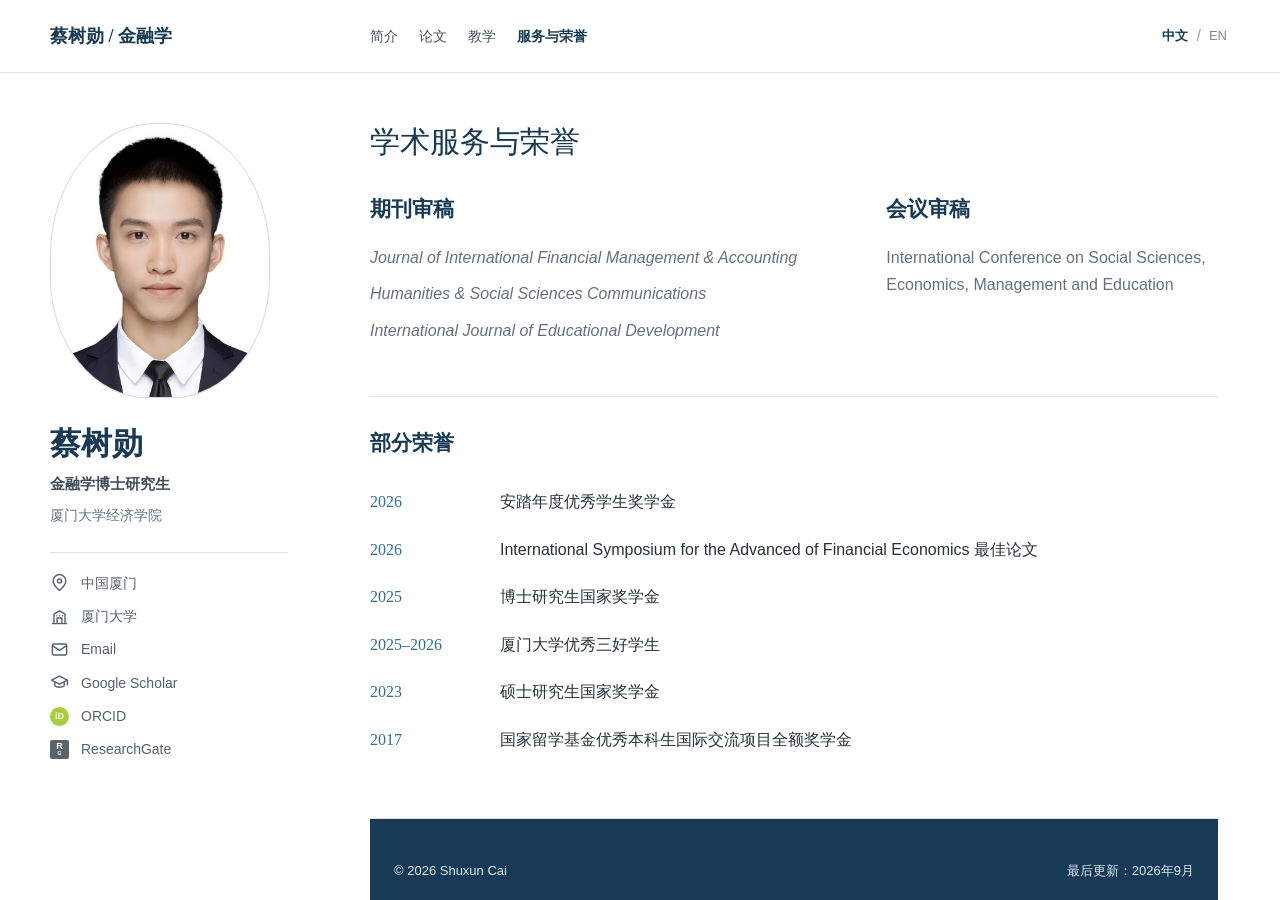
==== service.html @ 5aa12280 "Upload personal academic website" ====
<!doctype html>
<html lang="zh-CN">
  <head>
    <meta charset="utf-8" />
    <meta name="viewport" content="width=device-width, initial-scale=1" />
    <meta name="description" content="蔡树勋（Shuxun Cai）的学术服务与部分荣誉。" />
    <title>蔡树勋 | 学术服务与荣誉</title>
    <link rel="icon" href="favicon.svg" type="image/svg+xml" />
    <link rel="stylesheet" href="styles.css" />
    <script src="script.js" defer></script>
  </head>
  <body data-page="service" data-title-zh="蔡树勋 | 学术服务与荣誉" data-title-en="Shuxun Cai | Academic Service & Honors">
    <a class="skip-link" href="#main">跳转到正文</a>
    <div id="site-header-root"></div>
    <main id="main" class="profile-layout section-shell">
      <aside id="sidebar-root" class="profile-sidebar" aria-label="个人信息"></aside>
      <div class="profile-content">
        <section class="content-section" aria-label="学术服务与荣誉">
          <div class="page-heading">
            <h2><span data-lang="zh">学术服务与荣誉</span><span data-lang="en" hidden>Academic Service &amp; Honors</span></h2>
          </div>
          <div class="section-body">
            <div class="two-column-details" data-lang="zh">
              <div><h3>期刊审稿</h3><p><em>Journal of International Financial Management &amp; Accounting</em></p><p><em>Humanities &amp; Social Sciences Communications</em></p><p><em>International Journal of Educational Development</em></p></div>
              <div><h3>会议审稿</h3><p>International Conference on Social Sciences, Economics, Management and Education</p></div>
            </div>
            <div class="two-column-details" data-lang="en" hidden>
              <div><h3>Journal Referee</h3><p><em>Journal of International Financial Management &amp; Accounting</em></p><p><em>Humanities &amp; Social Sciences Communications</em></p><p><em>International Journal of Educational Development</em></p></div>
              <div><h3>Conference Referee</h3><p>International Conference on Social Sciences, Economics, Management and Education</p></div>
            </div>
            <div class="subsection honors">
              <h3><span data-lang="zh">部分荣誉</span><span data-lang="en" hidden>Selected Honors</span></h3>
              <ul class="compact-list" data-lang="zh">
                <li><span>2026</span>安踏年度优秀学生奖学金</li>
                <li><span>2026</span>International Symposium for the Advanced of Financial Economics 最佳论文</li>
                <li><span>2025</span>博士研究生国家奖学金</li>
                <li><span>2025–2026</span>厦门大学优秀三好学生</li>
                <li><span>2023</span>硕士研究生国家奖学金</li>
                <li><span>2017</span>国家留学基金优秀本科生国际交流项目全额奖学金</li>
              </ul>
              <ul class="compact-list" data-lang="en" hidden>
                <li><span>2026</span>ANTA Outstanding Student Scholarship</li>
                <li><span>2026</span>Best Paper, International Symposium for the Advanced of Financial Economics</li>
                <li><span>2025</span>National Scholarship for Doctoral Students</li>
                <li><span>2025–2026</span>Outstanding Student, Xiamen University</li>
                <li><span>2023</span>National Scholarship for Master’s Students</li>
                <li><span>2017</span>Full Scholarship, CSC International Exchange Program for Outstanding Undergraduates</li>
              </ul>
            </div>
          </div>
        </section>
        <footer class="site-footer"><div class="footer-inner"><p>© <span data-current-year>2026</span> Shuxun Cai</p><p><span data-lang="zh">最后更新：2026年9月</span><span data-lang="en" hidden>Last updated: September 2026</span></p></div></footer>
      </div>
    </main>
  </body>
</html>
---- styles.css ----
:root {
  --ink: #25313d;
  --muted: #637181;
  --navy: #173b57;
  --blue: #2e6f9e;
  --pale: #eef4f7;
  --line: #dce4e9;
  --paper: #ffffff;
  --max-width: 1180px;
  --serif: Georgia, "Times New Roman", "Noto Serif SC", "Songti SC", serif;
  --sans: Inter, -apple-system, BlinkMacSystemFont, "Segoe UI", "Noto Sans SC", "Microsoft YaHei", sans-serif;
}

* { box-sizing: border-box; }
html, body { height: 100%; }
html { scroll-behavior: smooth; }
body { margin: 0; overflow: hidden; display: flex; flex-direction: column; color: var(--ink); background: var(--paper); font-family: var(--sans); font-size: 16px; line-height: 1.72; }
a { color: var(--blue); text-decoration-thickness: 1px; text-underline-offset: 3px; }
a:hover { color: var(--navy); }
button, a { -webkit-tap-highlight-color: transparent; }
button:focus-visible, a:focus-visible { outline: 3px solid #8bc2e6; outline-offset: 3px; }
[hidden] { display: none !important; }

.skip-link { position: fixed; top: 8px; left: 8px; z-index: 100; transform: translateY(-150%); padding: 8px 12px; background: var(--navy); color: white; }
.skip-link:focus { transform: none; }
.section-shell { width: min(calc(100% - 48px), var(--max-width)); margin-inline: auto; }

.site-header { position: relative; z-index: 20; flex: 0 0 auto; border-bottom: 1px solid rgba(220,228,233,.9); background: rgba(255,255,255,.95); backdrop-filter: blur(12px); }
.nav-shell { width: min(calc(100% - 48px), var(--max-width)); min-height: 72px; margin-inline: auto; display: grid; grid-template-columns: 250px minmax(0,1fr) auto; column-gap: 70px; align-items: center; }
.brand { color: var(--navy); font-family: var(--serif); font-size: 18px; font-weight: 700; text-decoration: none; white-space: nowrap; }
.site-nav { display: flex; align-items: center; gap: 21px; }
.site-nav a { color: #445261; font-size: 14px; text-decoration: none; white-space: nowrap; }
.site-nav a:hover { color: var(--blue); }
.site-nav a[aria-current="page"] { color: var(--navy); font-weight: 700; }
.language-switch { display: flex; align-items: center; gap: 5px; color: #9aa7b2; }
.language-switch button { border: 0; padding: 5px 3px; background: transparent; color: #7a8997; font: inherit; font-size: 13px; cursor: pointer; }
.language-switch button.is-active { color: var(--navy); font-weight: 700; }
.menu-toggle { display: none; }

.profile-layout { flex: 1 1 auto; min-height: 0; display: grid; grid-template-columns: 250px minmax(0,1fr); gap: 70px; padding-block: 0; }
.profile-sidebar, .profile-content { height: 100%; min-height: 0; overflow-y: auto; overscroll-behavior: contain; scrollbar-width: thin; scrollbar-color: #bcc8d0 transparent; }
.profile-sidebar { min-width: 0; padding: 50px 12px 54px 0; scrollbar-width: none; -ms-overflow-style: none; }
.profile-sidebar::-webkit-scrollbar { display: none; }
.portrait-placeholder { width: 220px; aspect-ratio: 4/5; display: flex; flex-direction: column; align-items: center; justify-content: center; gap: 10px; border: 1px solid #ccd8df; border-radius: 48% 48% 44% 44%; background: linear-gradient(145deg,#f5f8f9,#e8eff3); color: #718292; font-size: 13px; letter-spacing: .06em; text-align: center; overflow: hidden; }
.profile-photo { display: block; width: 100%; height: 100%; object-fit: cover; object-position: center top; }
.profile-summary { margin-top: 27px; }
.profile-summary h1 { margin: 0; color: var(--navy); font-family: var(--serif); font-size: 31px; font-weight: 600; line-height: 1.2; }
.profile-title { margin: 9px 0 0; color: #3f4e5c; font-size: 15px; font-weight: 650; }
.profile-affiliation { margin: 8px 0 0; color: var(--muted); font-size: 14px; line-height: 1.55; }
.profile-links { margin-top: 25px; padding-top: 20px; border-top: 1px solid var(--line); display: grid; gap: 13px; }
.profile-links a, .profile-link-item { display: flex; align-items: center; gap: 12px; min-width: 0; color: #536270; font-size: 14px; line-height: 1.45; text-decoration: none; }
.profile-links a:hover { color: var(--blue); }
.profile-icon { width: 19px; height: 19px; flex: 0 0 19px; fill: none; stroke: currentColor; stroke-width: 1.8; stroke-linecap: round; stroke-linejoin: round; }
.orcid-icon { display: grid; place-items: center; border-radius: 50%; background: #a6ce39; color: white; font-family: Arial, sans-serif; font-size: 9px; font-weight: 700; line-height: 1; }
.icon-badge { display: grid; place-items: center; color: #fff; font-family: Arial, sans-serif; font-weight: 700; line-height: 1; }
.researchgate-icon { border-radius: 2px; background: #59636b; font-size: 9px; }
.researchgate-icon sup { margin-top: -5px; font-size: 5px; }
.github-icon { fill: currentColor; stroke: none; }
.linkedin-icon { border-radius: 2px; background: #0a66c2; font-size: 10px; }
.is-pending { cursor: default; }

.profile-content { min-width: 0; padding: 50px 12px 0 0; }
.content-section { min-height: calc(100% - 104px); padding: 0 0 55px; margin: 0; border-bottom: 1px solid var(--line); }
.page-heading { margin-bottom: 30px; }
.page-heading h2 { margin: 0; color: var(--navy); font-family: var(--serif); font-size: 30px; font-weight: 500; line-height: 1.25; }
.section-heading { display: flex; align-items: baseline; gap: 14px; margin-bottom: 27px; }
.section-index { margin: 0; color: var(--blue); font-family: var(--serif); font-size: 13px; }
.section-heading h2 { margin: 0; color: var(--navy); font-family: var(--serif); font-size: 32px; font-weight: 500; line-height: 1.25; }
.section-body { min-width: 0; }
.prose p { max-width: 790px; margin: 0 0 18px; color: #354554; font-family: var(--serif); font-size: 20px; line-height: 1.68; }
.prose p:last-child { margin-bottom: 0; }
.welcome-line { font-weight: 700; }
.about-contact { margin-top: 27px !important; }
.contact-line { color: #354554; }

.research-grid { list-style: none; margin: 0; padding: 0; display: grid; grid-template-columns: repeat(2,minmax(0,1fr)); gap: 1px; background: var(--line); border: 1px solid var(--line); }
.research-grid li { min-height: 132px; padding: 23px 24px; background: var(--paper); }
.research-grid strong { display: block; margin-bottom: 7px; color: var(--navy); font-family: var(--serif); font-size: 18px; }
.research-grid span { color: var(--muted); font-size: 15px; }
.subsection { margin-top: 43px; }
.subsection:first-child { margin-top: 0; }
.subsection h3, .two-column-details h3 { margin: 0 0 17px; color: var(--navy); font-family: var(--serif); font-size: 21px; font-weight: 600; }
.wip-block { padding-top: 23px; border-top: 1px solid var(--line); }
.wip-block p { margin: 0; color: var(--muted); font-style: italic; }

.publication-list { margin: 0; padding-left: 28px; }
.publication-list > li { padding: 0 0 31px 7px; }
.publication-list > li:last-child { padding-bottom: 0; }
.publication-list > li::marker { color: #4d5358; font-size: 17px; }
.publication-entry { min-width: 0; }
.publication-title { margin: 0; color: #4d5358; font-size: 18px; line-height: 1.55; }
.publication-title a { color: #41484e; text-decoration: underline; text-decoration-thickness: 1px; text-underline-offset: 3px; }
.publication-title strong { font-weight: 700; }
.publication-meta { margin: 12px 0 0; color: #4d5358; font-size: 17px; line-height: 1.55; }
.publication-meta em { font-weight: 700; }
.publication-meta a { white-space: nowrap; }
.publication-detail { margin-top: 8px; color: #4d5358; }
.publication-detail summary { width: fit-content; cursor: pointer; font-size: 17px; line-height: 1.5; }
.publication-detail summary:hover { color: var(--blue); }
.publication-detail p { margin: 10px 0 0; padding: 13px 16px; border-left: 3px solid #cfdae1; background: #f7f9fa; color: #475560; font-size: 15px; line-height: 1.72; }

.teaching-context { margin: 0 0 24px; color: #4c5965; font-size: 17px; }
.teaching-index { margin-right: 16px; color: var(--blue); font-family: var(--serif); font-size: 13px; }
.teaching-list { margin: 0; padding-left: 24px; }
.teaching-list li { margin: 0 0 12px; padding-left: 5px; }
.teaching-list li:last-child { margin-bottom: 0; }
.teaching-list strong { color: var(--navy); font-weight: 600; }

.two-column-details { display: grid; grid-template-columns: 1.4fr 1fr; gap: 52px; }
.two-column-details p { margin: 0 0 9px; color: var(--muted); }
.honors { padding-top: 28px; border-top: 1px solid var(--line); }
.compact-list { list-style: none; margin: 0; padding: 0; }
.compact-list li { display: grid; grid-template-columns: 112px minmax(0,1fr); gap: 18px; padding: 10px 0; }
.compact-list span { color: var(--blue); font-family: var(--serif); }

.site-footer { margin-top: 0; background: var(--navy); color: #dfe8ee; }
.footer-inner { min-height: 104px; padding-inline: 24px; display: flex; justify-content: space-between; align-items: center; gap: 30px; }
.footer-inner p { margin: 0; font-size: 13px; }

@media (max-width: 1010px) {
  .nav-shell { grid-template-columns: 220px minmax(0,1fr) auto; column-gap: 44px; }
  .site-nav { gap: 15px; }
  .profile-layout { grid-template-columns: 220px minmax(0,1fr); gap: 44px; }
  .portrait-placeholder { width: 205px; }
}

@media (max-width: 860px) {
  html, body { height: auto; }
  body { overflow: auto; display: block; }
  .nav-shell { display: flex; flex-wrap: wrap; gap: 12px; padding-block: 15px; }
  .menu-toggle { margin-left: auto; display: inline-flex; border: 1px solid var(--line); padding: 7px 10px; background: white; color: var(--navy); font: inherit; font-size: 14px; cursor: pointer; }
  .language-switch { margin-left: 4px; }
  .site-nav { order: 4; width: 100%; display: none; margin: 4px 0 0; padding: 12px 0 3px; border-top: 1px solid var(--line); flex-wrap: wrap; gap: 9px 22px; }
  .site-nav.is-open { display: flex; }
  .profile-layout { grid-template-columns: 1fr; gap: 48px; min-height: 0; padding-top: 42px; }
  .profile-sidebar { display: grid; grid-template-columns: 175px minmax(0,1fr); column-gap: 32px; height: auto; overflow: visible; align-items: center; padding: 0 0 42px; border-bottom: 1px solid var(--line); }
  .portrait-placeholder { grid-row: 1 / span 2; width: 175px; }
  .profile-summary { margin-top: 0; align-self: end; }
  .profile-links { align-self: start; margin-top: 20px; grid-template-columns: repeat(3,minmax(0,1fr)); gap: 12px 18px; }
  .profile-links a, .profile-link-item { align-items: flex-start; }
  .profile-content { height: auto; overflow: visible; padding: 0; }
  .content-section { min-height: 0; }
}

@media (max-width: 650px) {
  html { scroll-padding-top: 84px; }
  .section-shell, .nav-shell { width: min(calc(100% - 32px), var(--max-width)); }
  .brand { font-size: 16px; }
  .profile-sidebar { grid-template-columns: 140px minmax(0,1fr); column-gap: 22px; }
  .portrait-placeholder { width: 140px; }
  .profile-summary h1 { font-size: 27px; }
  .profile-links { grid-column: 1 / -1; }
  .page-heading h2 { font-size: 27px; }
  .section-heading h2 { font-size: 28px; }
  .research-grid { grid-template-columns: 1fr; }
  .research-grid li { min-height: 0; }
  .two-column-details { grid-template-columns: 1fr; gap: 26px; }
  .compact-list li { grid-template-columns: 92px minmax(0,1fr); }
  .footer-inner { padding-block: 26px; flex-direction: column; justify-content: center; gap: 5px; text-align: center; }
}

@media (max-width: 460px) {
  .profile-sidebar { display: flex; flex-direction: column; align-items: center; text-align: center; }
  .portrait-placeholder { width: 165px; }
  .profile-summary { margin-top: 22px; }
  .profile-links { width: 100%; text-align: left; grid-template-columns: 1fr; }
  .profile-links a, .profile-link-item { justify-content: flex-start; }
}

@media (prefers-reduced-motion: reduce) { html { scroll-behavior: auto; } }
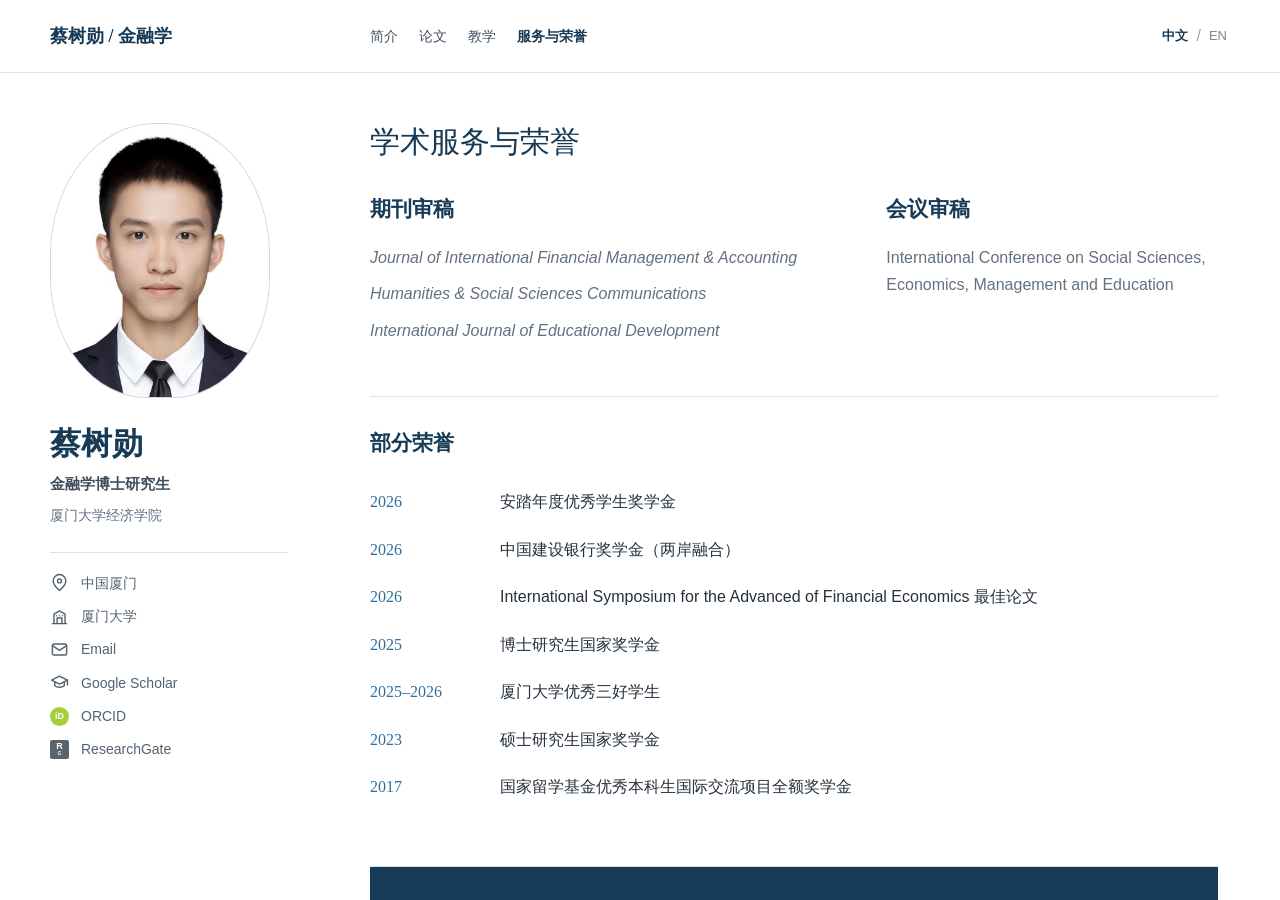
==== commit 604ec83e: "Update About, honors, and CV links" ====
--- a/service.html
+++ b/service.html
@@ -32,6 +32,7 @@
               <h3><span data-lang="zh">部分荣誉</span><span data-lang="en" hidden>Selected Honors</span></h3>
               <ul class="compact-list" data-lang="zh">
                 <li><span>2026</span>安踏年度优秀学生奖学金</li>
+                <li><span>2026</span>中国建设银行奖学金（两岸融合）</li>
                 <li><span>2026</span>International Symposium for the Advanced of Financial Economics 最佳论文</li>
                 <li><span>2025</span>博士研究生国家奖学金</li>
                 <li><span>2025–2026</span>厦门大学优秀三好学生</li>
@@ -40,6 +41,7 @@
               </ul>
               <ul class="compact-list" data-lang="en" hidden>
                 <li><span>2026</span>ANTA Outstanding Student Scholarship</li>
+                <li><span>2026</span>China Construction Bank Scholarship (Cross-Strait Integration)</li>
                 <li><span>2026</span>Best Paper, International Symposium for the Advanced of Financial Economics</li>
                 <li><span>2025</span>National Scholarship for Doctoral Students</li>
                 <li><span>2025–2026</span>Outstanding Student, Xiamen University</li>
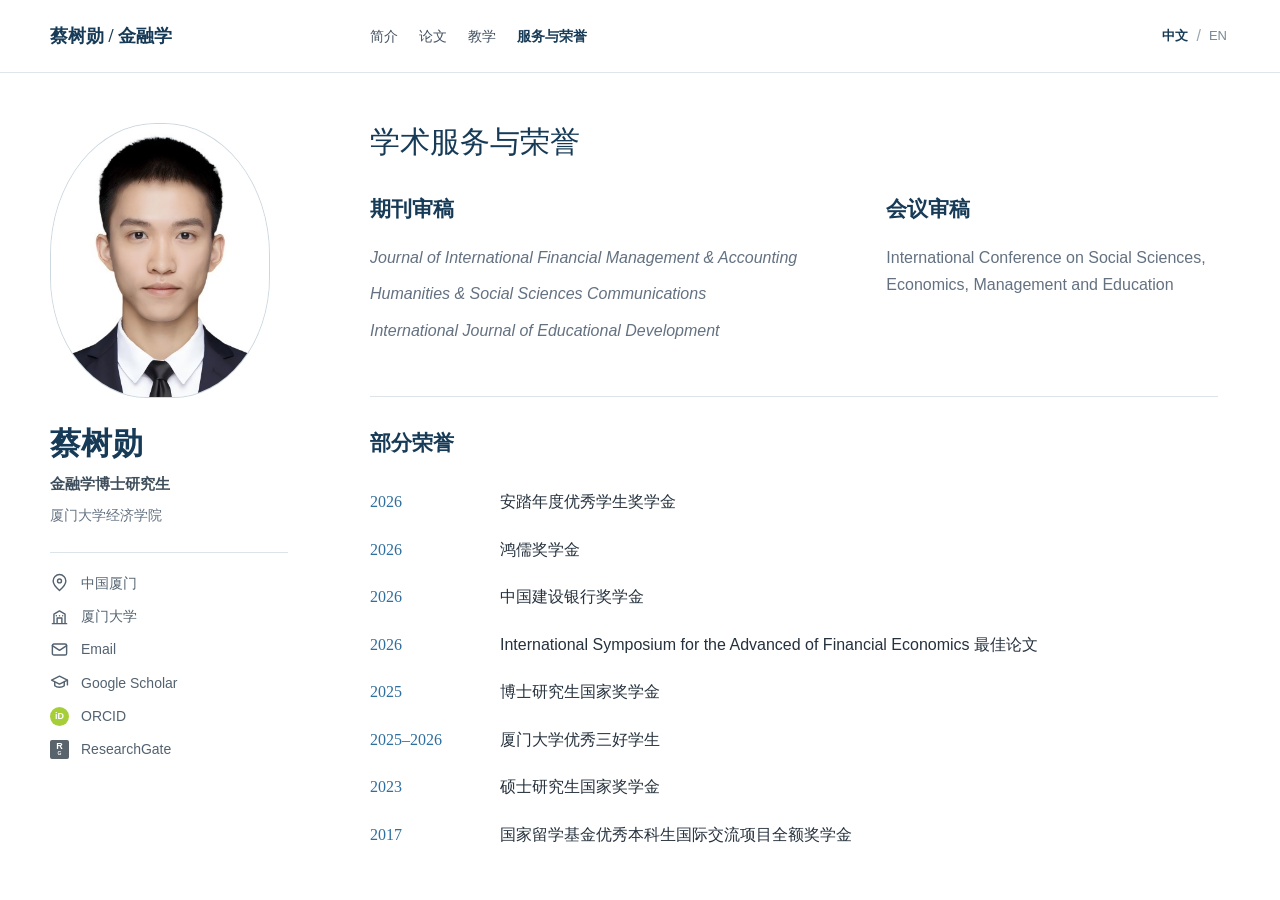
==== commit c6b38249: "Update scholarships and honors" ====
--- a/service.html
+++ b/service.html
@@ -32,7 +32,8 @@
               <h3><span data-lang="zh">部分荣誉</span><span data-lang="en" hidden>Selected Honors</span></h3>
               <ul class="compact-list" data-lang="zh">
                 <li><span>2026</span>安踏年度优秀学生奖学金</li>
-                <li><span>2026</span>中国建设银行奖学金（两岸融合）</li>
+                <li><span>2026</span>鸿儒奖学金</li>
+                <li><span>2026</span>中国建设银行奖学金</li>
                 <li><span>2026</span>International Symposium for the Advanced of Financial Economics 最佳论文</li>
                 <li><span>2025</span>博士研究生国家奖学金</li>
                 <li><span>2025–2026</span>厦门大学优秀三好学生</li>
@@ -41,7 +42,8 @@
               </ul>
               <ul class="compact-list" data-lang="en" hidden>
                 <li><span>2026</span>ANTA Outstanding Student Scholarship</li>
-                <li><span>2026</span>China Construction Bank Scholarship (Cross-Strait Integration)</li>
+                <li><span>2026</span>Hongru Scholarship</li>
+                <li><span>2026</span>China Construction Bank Scholarship</li>
                 <li><span>2026</span>Best Paper, International Symposium for the Advanced of Financial Economics</li>
                 <li><span>2025</span>National Scholarship for Doctoral Students</li>
                 <li><span>2025–2026</span>Outstanding Student, Xiamen University</li>
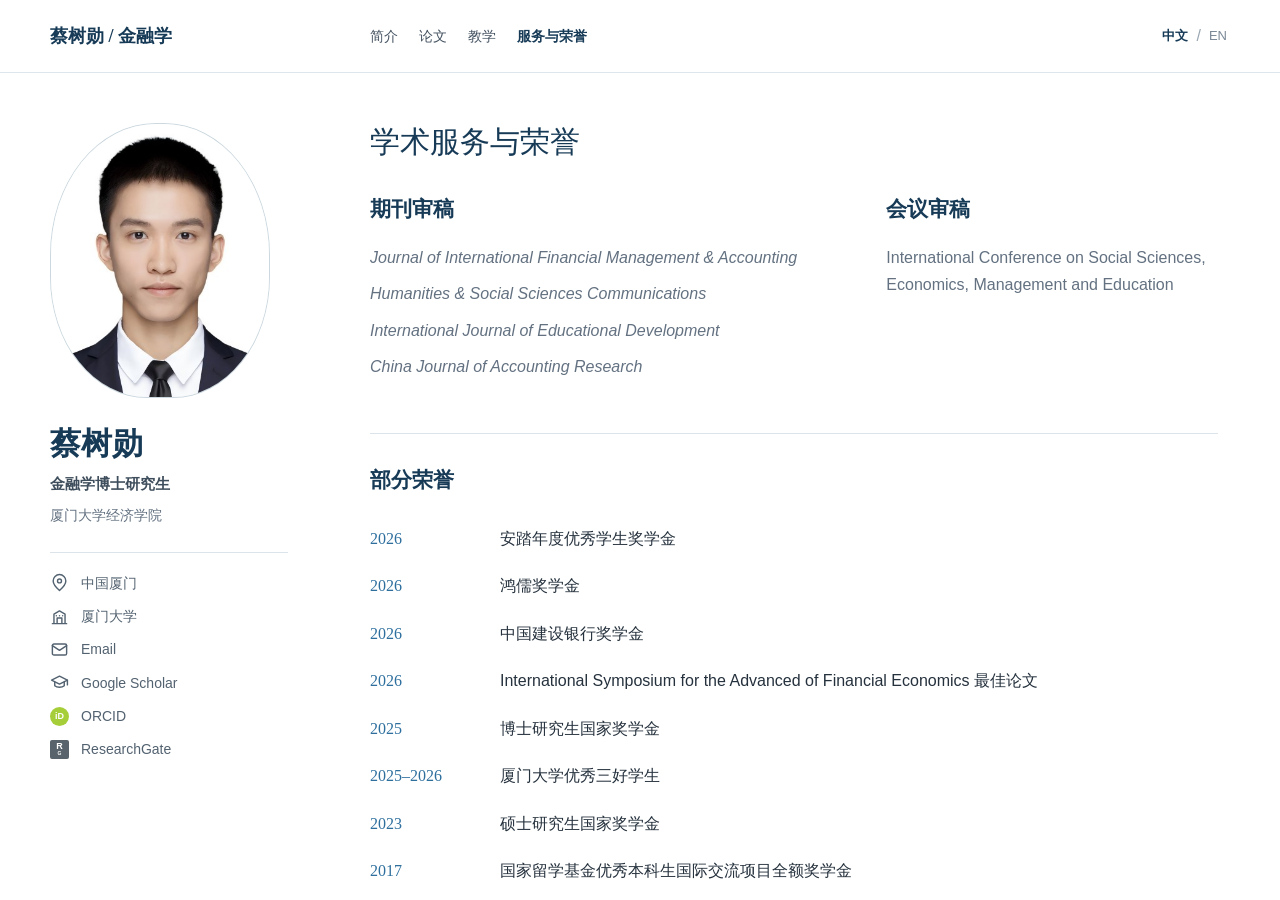
==== commit 1318485e: "Add China Journal of Accounting Research to reviewer list" ====
--- a/service.html
+++ b/service.html
@@ -21,11 +21,11 @@
           </div>
           <div class="section-body">
             <div class="two-column-details" data-lang="zh">
-              <div><h3>期刊审稿</h3><p><em>Journal of International Financial Management &amp; Accounting</em></p><p><em>Humanities &amp; Social Sciences Communications</em></p><p><em>International Journal of Educational Development</em></p></div>
+              <div><h3>期刊审稿</h3><p><em>Journal of International Financial Management &amp; Accounting</em></p><p><em>Humanities &amp; Social Sciences Communications</em></p><p><em>International Journal of Educational Development</em></p><p><em>China Journal of Accounting Research</em></p></div>
               <div><h3>会议审稿</h3><p>International Conference on Social Sciences, Economics, Management and Education</p></div>
             </div>
             <div class="two-column-details" data-lang="en" hidden>
-              <div><h3>Journal Referee</h3><p><em>Journal of International Financial Management &amp; Accounting</em></p><p><em>Humanities &amp; Social Sciences Communications</em></p><p><em>International Journal of Educational Development</em></p></div>
+              <div><h3>Journal Referee</h3><p><em>Journal of International Financial Management &amp; Accounting</em></p><p><em>Humanities &amp; Social Sciences Communications</em></p><p><em>International Journal of Educational Development</em></p><p><em>China Journal of Accounting Research</em></p></div>
               <div><h3>Conference Referee</h3><p>International Conference on Social Sciences, Economics, Management and Education</p></div>
             </div>
             <div class="subsection honors">
